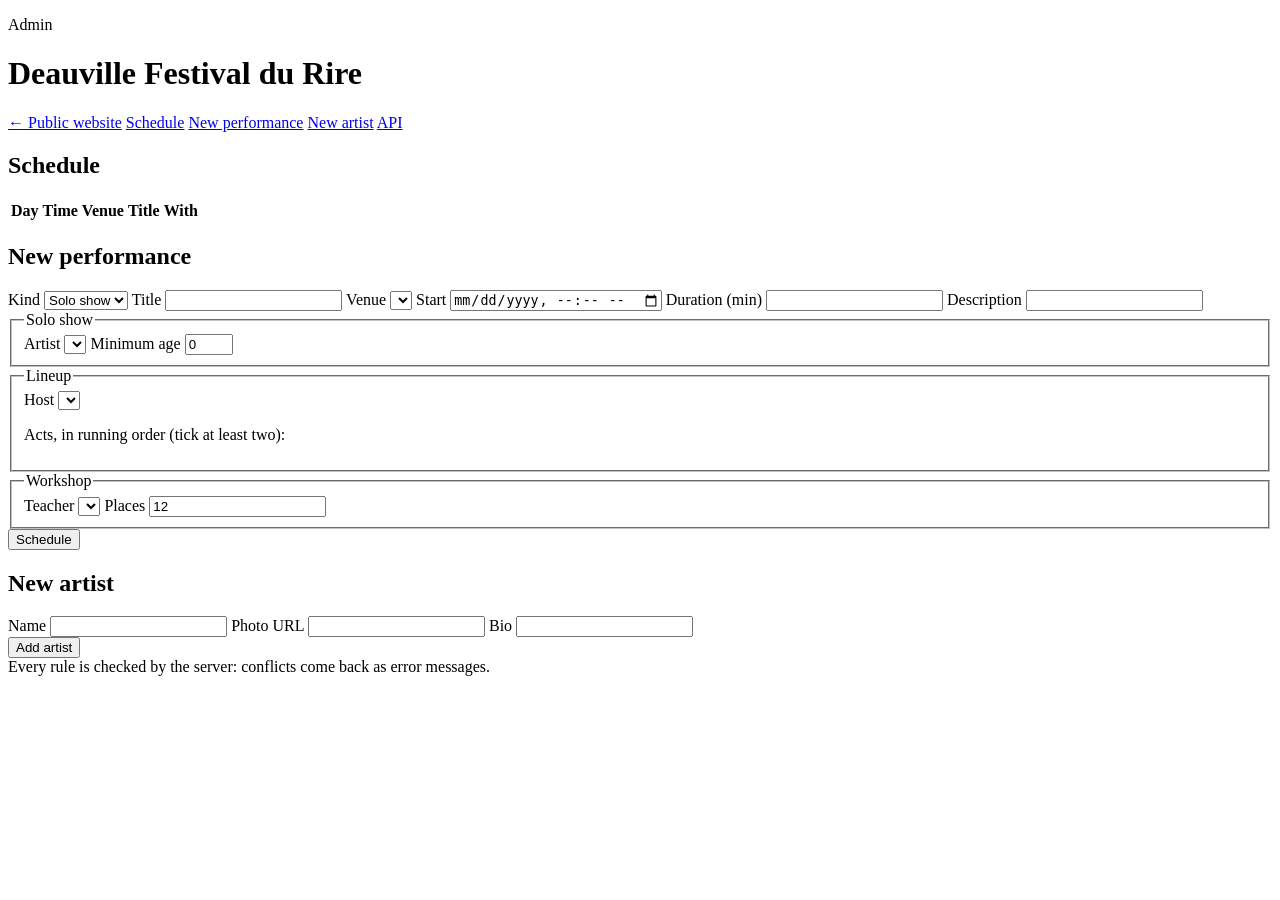
==== web/admin/index.html @ 6a94cc4d "Publish Deauville Festival Python project" ====
<!doctype html>
<html lang="en">
  <head>
    <meta charset="utf-8" />
    <meta name="viewport" content="width=device-width, initial-scale=1" />
    <title>Admin - Deauville Festival du Rire</title>
    <link rel="stylesheet" href="/style.css" />
    <link rel="stylesheet" href="/admin/admin.css" />
  </head>
  <body>
    <header class="masthead">
      <div class="wrap">
        <p class="eyebrow">Admin</p>
        <h1>Deauville Festival <span>du Rire</span></h1>
        <nav class="nav">
          <a href="/">&larr; Public website</a>
          <a href="#schedule">Schedule</a>
          <a href="#performance-form">New performance</a>
          <a href="#artist-form">New artist</a>
          <a href="/docs">API</a>
        </nav>
      </div>
    </header>

    <main class="wrap">
      <div id="message"></div>

      <section id="schedule">
        <h2>Schedule</h2>
        <div class="table-scroll">
          <table>
            <thead>
              <tr>
                <th>Day</th>
                <th>Time</th>
                <th>Venue</th>
                <th>Title</th>
                <th>With</th>
                <th></th>
              </tr>
            </thead>
            <tbody id="rows"></tbody>
          </table>
        </div>
      </section>

      <section>
        <h2 id="form-title">New performance</h2>
        <form id="performance-form" class="panel">
          <div class="grid">
            <label
              >Kind
              <select name="kind" id="kind">
                <option value="solo">Solo show</option>
                <option value="lineup">Lineup</option>
                <option value="workshop">Workshop</option>
              </select>
            </label>
            <label>Title <input name="title" required /></label>
            <label
              >Venue
              <select name="venue" class="venue-select"></select
            ></label>
            <label
              >Start <input name="start" type="datetime-local" required
            /></label>
            <label
              >Duration (min)
              <input name="duration_minutes" type="number" min="1" required
            /></label>
            <label class="wide">Description <input name="description" /></label>
          </div>

          <fieldset data-kind="solo">
            <legend>Solo show</legend>
            <div class="grid">
              <label
                >Artist
                <select name="artist" class="artist-select"></select
              ></label>
              <label
                >Minimum age
                <input name="min_age" type="number" min="0" max="18" value="0"
              /></label>
            </div>
          </fieldset>

          <fieldset data-kind="lineup">
            <legend>Lineup</legend>
            <div class="grid">
              <label
                >Host
                <select name="host" class="artist-select"></select
              ></label>
            </div>
            <p class="muted">Acts, in running order (tick at least two):</p>
            <div id="acts" class="checks"></div>
          </fieldset>

          <fieldset data-kind="workshop">
            <legend>Workshop</legend>
            <div class="grid">
              <label
                >Teacher
                <select name="teacher" class="artist-select"></select
              ></label>
              <label
                >Places
                <input name="max_participants" type="number" min="1" value="12"
              /></label>
            </div>
          </fieldset>

          <div class="actions">
            <button type="submit" class="primary" id="submit">Schedule</button>
            <button type="button" id="cancel-edit" hidden>Cancel edit</button>
          </div>
        </form>
      </section>

      <section>
        <h2>New artist</h2>
        <form id="artist-form" class="panel">
          <div class="grid">
            <label>Name <input name="name" required /></label>
            <label>Photo URL <input name="photo_url" /></label>
            <label class="wide">Bio <input name="bio" /></label>
          </div>
          <div class="actions">
            <button type="submit" class="primary">Add artist</button>
          </div>
        </form>
      </section>
    </main>

    <footer class="wrap">
      Every rule is checked by the server: conflicts come back as error
      messages.
    </footer>

    <script src="/admin/admin.js"></script>
  </body>
</html>
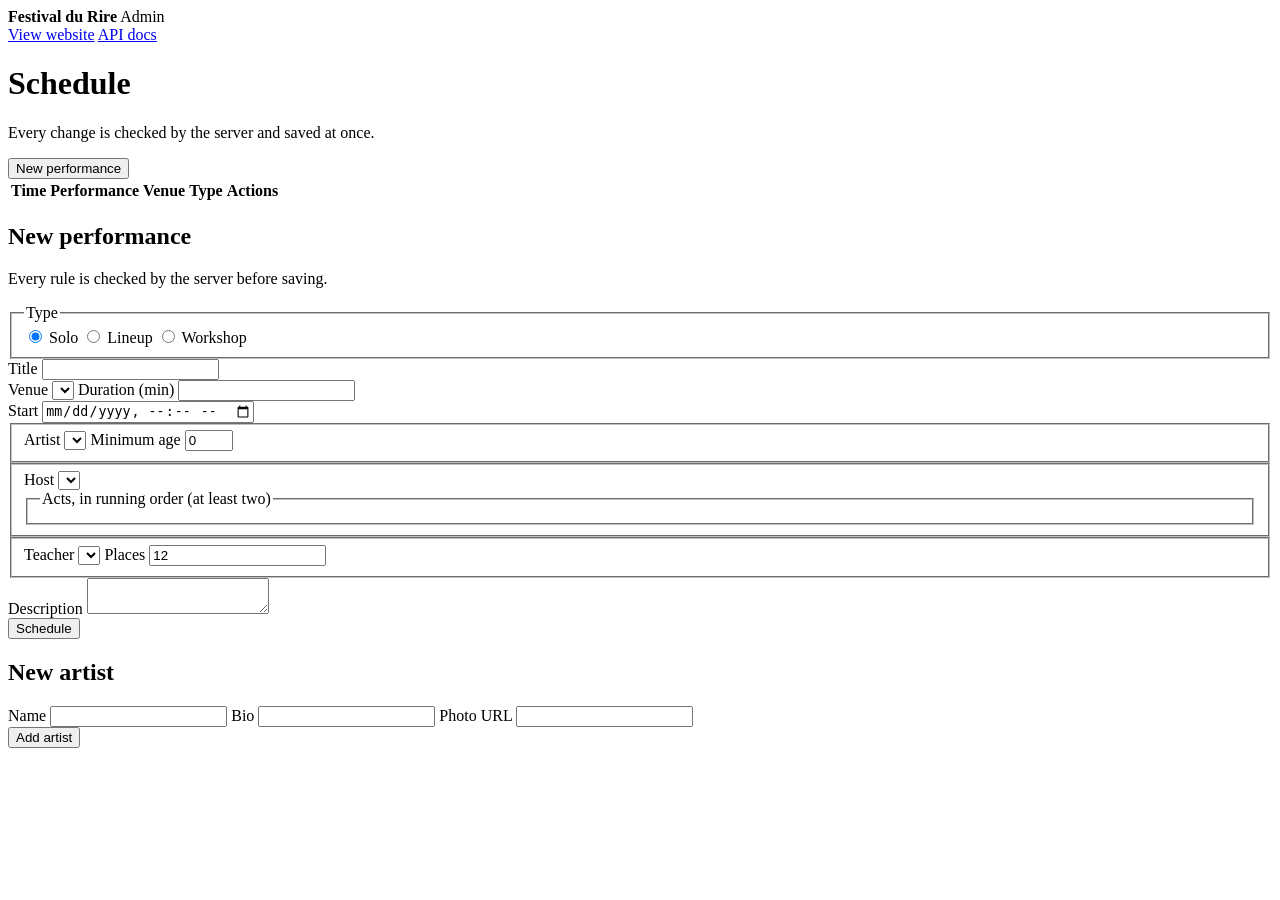
==== commit 37b23c88: "Redesign the website and the admin A quieter, photography-first look: one typeface (Instrument Sans)" ====
--- a/web/admin/index.html
+++ b/web/admin/index.html
@@ -3,140 +3,160 @@
   <head>
     <meta charset="utf-8" />
     <meta name="viewport" content="width=device-width, initial-scale=1" />
-    <title>Admin - Deauville Festival du Rire</title>
+    <title>Admin — Festival du Rire</title>
+    <link rel="preconnect" href="https://fonts.googleapis.com" />
+    <link
+      href="https://fonts.googleapis.com/css2?family=Instrument+Sans:wght@400;500;600&display=swap"
+      rel="stylesheet"
+    />
     <link rel="stylesheet" href="/style.css" />
     <link rel="stylesheet" href="/admin/admin.css" />
   </head>
   <body>
-    <header class="masthead">
+    <header class="admin-header">
       <div class="wrap">
-        <p class="eyebrow">Admin</p>
-        <h1>Deauville Festival <span>du Rire</span></h1>
-        <nav class="nav">
-          <a href="/">&larr; Public website</a>
-          <a href="#schedule">Schedule</a>
-          <a href="#performance-form">New performance</a>
-          <a href="#artist-form">New artist</a>
-          <a href="/docs">API</a>
+        <div class="admin-brand">
+          <strong>Festival du Rire</strong>
+          <span class="muted">Admin</span>
+        </div>
+        <nav class="nav" aria-label="Admin">
+          <a href="/">View website</a>
+          <a href="/docs">API docs</a>
         </nav>
       </div>
     </header>
 
-    <main class="wrap">
-      <div id="message"></div>
+    <main class="wrap admin-main">
+      <div class="section-head">
+        <div>
+          <h1 class="admin-title">Schedule</h1>
+          <p class="admin-lead" id="lead">
+            Every change is checked by the server and saved at once.
+          </p>
+        </div>
+        <button type="button" class="button" id="new-performance">
+          New performance
+        </button>
+      </div>
 
-      <section id="schedule">
-        <h2>Schedule</h2>
-        <div class="table-scroll">
-          <table>
-            <thead>
-              <tr>
-                <th>Day</th>
-                <th>Time</th>
-                <th>Venue</th>
-                <th>Title</th>
-                <th>With</th>
-                <th></th>
-              </tr>
-            </thead>
-            <tbody id="rows"></tbody>
-          </table>
+      <div id="message" aria-live="polite"></div>
+
+      <div class="admin-columns">
+        <section class="schedule" aria-label="Performances">
+          <div class="admin-tabs" id="days" role="group" aria-label="Festival day"></div>
+          <div class="table-scroll">
+            <table>
+              <thead>
+                <tr>
+                  <th scope="col">Time</th>
+                  <th scope="col">Performance</th>
+                  <th scope="col">Venue</th>
+                  <th scope="col">Type</th>
+                  <th scope="col">Actions</th>
+                </tr>
+              </thead>
+              <tbody id="rows"></tbody>
+            </table>
+          </div>
+        </section>
+
+        <div class="side">
+          <section class="panel" aria-labelledby="form-title">
+            <h2 id="form-title">New performance</h2>
+            <p class="hint" id="form-hint">
+              Every rule is checked by the server before saving.
+            </p>
+
+            <form id="performance-form">
+              <fieldset>
+                <legend>Type</legend>
+                <div class="segmented">
+                  <input type="radio" name="kind" id="kind-solo" value="solo" checked />
+                  <label for="kind-solo">Solo</label>
+                  <input type="radio" name="kind" id="kind-lineup" value="lineup" />
+                  <label for="kind-lineup">Lineup</label>
+                  <input type="radio" name="kind" id="kind-workshop" value="workshop" />
+                  <label for="kind-workshop">Workshop</label>
+                </div>
+              </fieldset>
+
+              <label class="field">Title <input name="title" required /></label>
+              <div class="two">
+                <label class="field"
+                  >Venue <select name="venue" class="venue-select"></select
+                ></label>
+                <label class="field"
+                  >Duration (min)
+                  <input name="duration_minutes" type="number" min="1" required
+                /></label>
+              </div>
+              <label class="field"
+                >Start <input name="start" type="datetime-local" required
+              /></label>
+
+              <fieldset data-kind="solo" class="kind-fields">
+                <div class="two">
+                  <label class="field"
+                    >Artist <select name="artist" class="artist-select"></select
+                  ></label>
+                  <label class="field"
+                    >Minimum age
+                    <input name="min_age" type="number" min="0" max="18" value="0"
+                  /></label>
+                </div>
+              </fieldset>
+
+              <fieldset data-kind="lineup" class="kind-fields">
+                <label class="field"
+                  >Host <select name="host" class="artist-select"></select
+                ></label>
+                <fieldset>
+                  <legend>Acts, in running order (at least two)</legend>
+                  <div id="acts" class="checks"></div>
+                </fieldset>
+              </fieldset>
+
+              <fieldset data-kind="workshop" class="kind-fields">
+                <div class="two">
+                  <label class="field"
+                    >Teacher <select name="teacher" class="artist-select"></select
+                  ></label>
+                  <label class="field"
+                    >Places
+                    <input name="max_participants" type="number" min="1" value="12"
+                  /></label>
+                </div>
+              </fieldset>
+
+              <label class="field"
+                >Description <textarea name="description" rows="2"></textarea
+              ></label>
+
+              <div class="actions">
+                <button type="submit" class="button" id="submit">Schedule</button>
+                <button type="button" class="button outline" id="cancel-edit" hidden>
+                  Cancel edit
+                </button>
+              </div>
+            </form>
+          </section>
+
+          <section class="panel" aria-labelledby="artist-title">
+            <h2 id="artist-title">New artist</h2>
+            <form id="artist-form">
+              <label class="field">Name <input name="name" required /></label>
+              <label class="field">Bio <input name="bio" /></label>
+              <label class="field"
+                >Photo URL <input name="photo_url" type="url"
+              /></label>
+              <div class="actions">
+                <button type="submit" class="button">Add artist</button>
+              </div>
+            </form>
+          </section>
         </div>
-      </section>
-
-      <section>
-        <h2 id="form-title">New performance</h2>
-        <form id="performance-form" class="panel">
-          <div class="grid">
-            <label
-              >Kind
-              <select name="kind" id="kind">
-                <option value="solo">Solo show</option>
-                <option value="lineup">Lineup</option>
-                <option value="workshop">Workshop</option>
-              </select>
-            </label>
-            <label>Title <input name="title" required /></label>
-            <label
-              >Venue
-              <select name="venue" class="venue-select"></select
-            ></label>
-            <label
-              >Start <input name="start" type="datetime-local" required
-            /></label>
-            <label
-              >Duration (min)
-              <input name="duration_minutes" type="number" min="1" required
-            /></label>
-            <label class="wide">Description <input name="description" /></label>
-          </div>
-
-          <fieldset data-kind="solo">
-            <legend>Solo show</legend>
-            <div class="grid">
-              <label
-                >Artist
-                <select name="artist" class="artist-select"></select
-              ></label>
-              <label
-                >Minimum age
-                <input name="min_age" type="number" min="0" max="18" value="0"
-              /></label>
-            </div>
-          </fieldset>
-
-          <fieldset data-kind="lineup">
-            <legend>Lineup</legend>
-            <div class="grid">
-              <label
-                >Host
-                <select name="host" class="artist-select"></select
-              ></label>
-            </div>
-            <p class="muted">Acts, in running order (tick at least two):</p>
-            <div id="acts" class="checks"></div>
-          </fieldset>
-
-          <fieldset data-kind="workshop">
-            <legend>Workshop</legend>
-            <div class="grid">
-              <label
-                >Teacher
-                <select name="teacher" class="artist-select"></select
-              ></label>
-              <label
-                >Places
-                <input name="max_participants" type="number" min="1" value="12"
-              /></label>
-            </div>
-          </fieldset>
-
-          <div class="actions">
-            <button type="submit" class="primary" id="submit">Schedule</button>
-            <button type="button" id="cancel-edit" hidden>Cancel edit</button>
-          </div>
-        </form>
-      </section>
-
-      <section>
-        <h2>New artist</h2>
-        <form id="artist-form" class="panel">
-          <div class="grid">
-            <label>Name <input name="name" required /></label>
-            <label>Photo URL <input name="photo_url" /></label>
-            <label class="wide">Bio <input name="bio" /></label>
-          </div>
-          <div class="actions">
-            <button type="submit" class="primary">Add artist</button>
-          </div>
-        </form>
-      </section>
+      </div>
     </main>
-
-    <footer class="wrap">
-      Every rule is checked by the server: conflicts come back as error
-      messages.
-    </footer>
 
     <script src="/admin/admin.js"></script>
   </body>
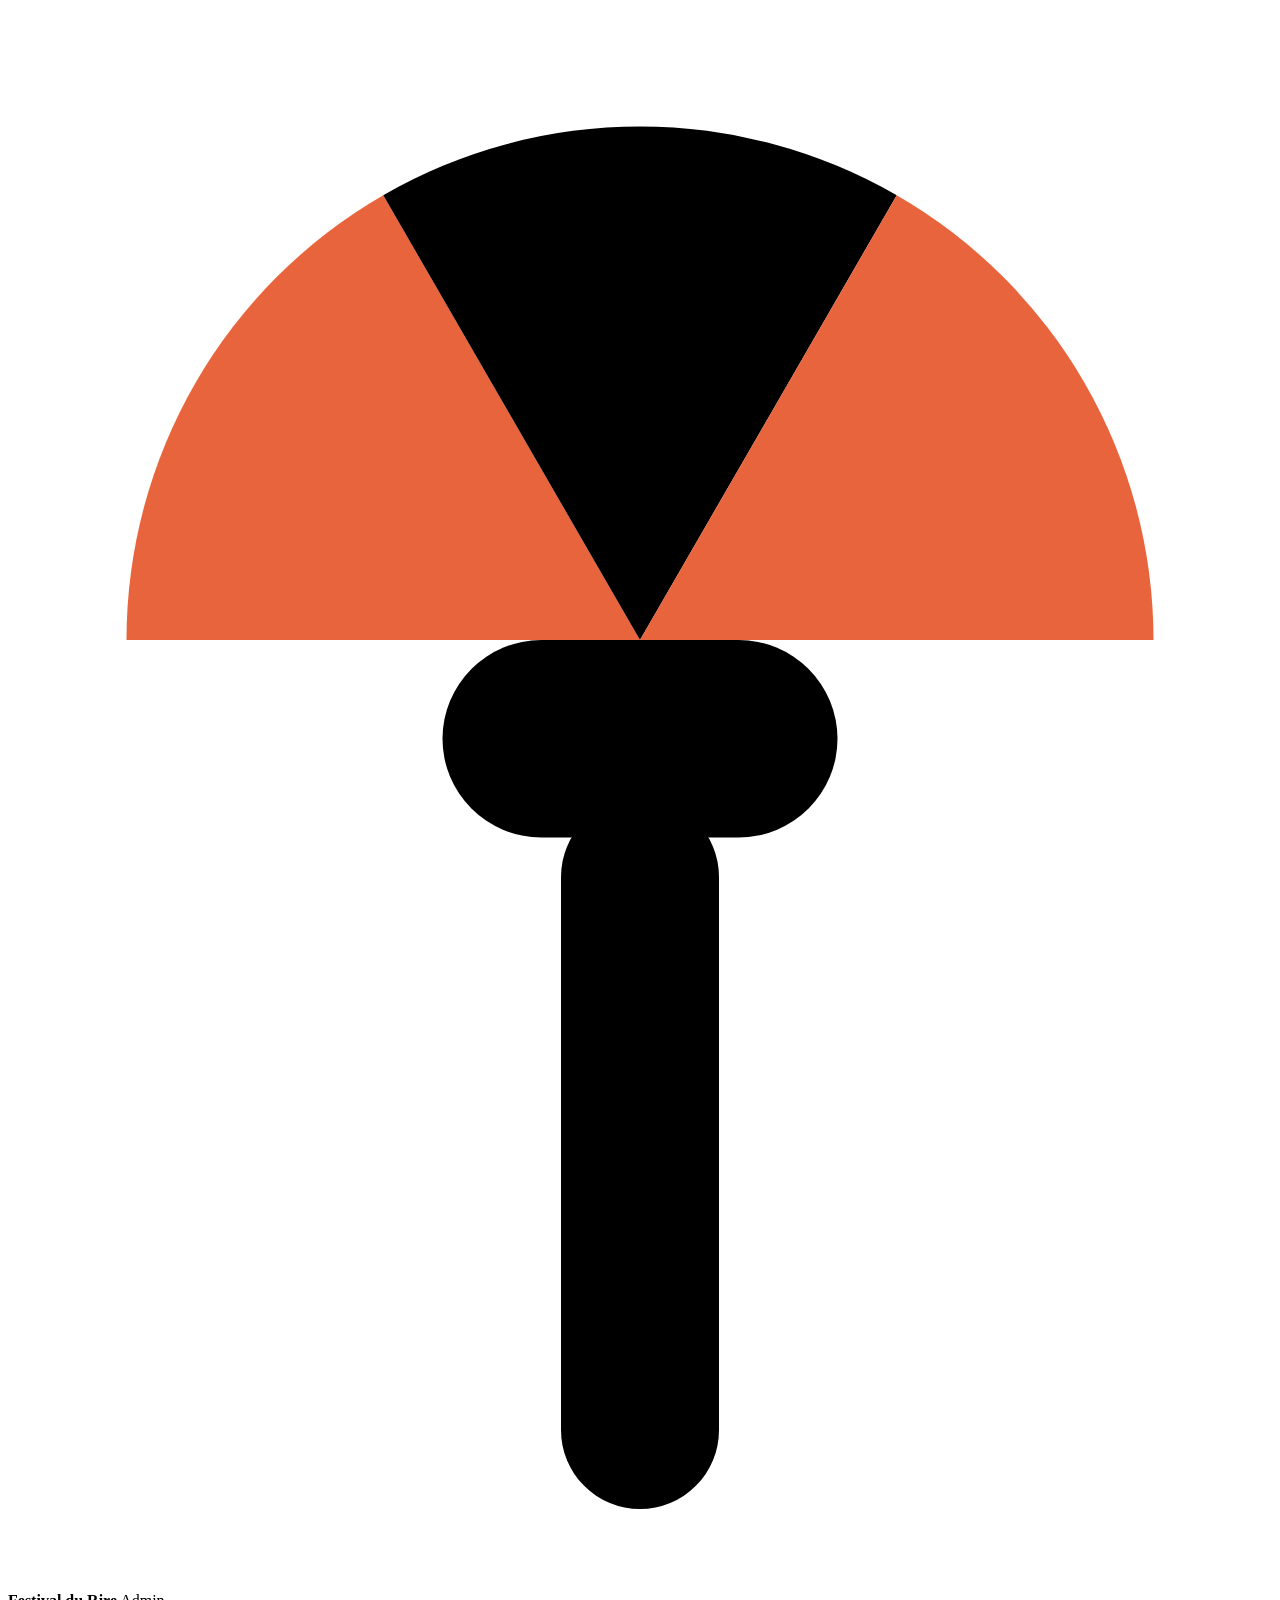
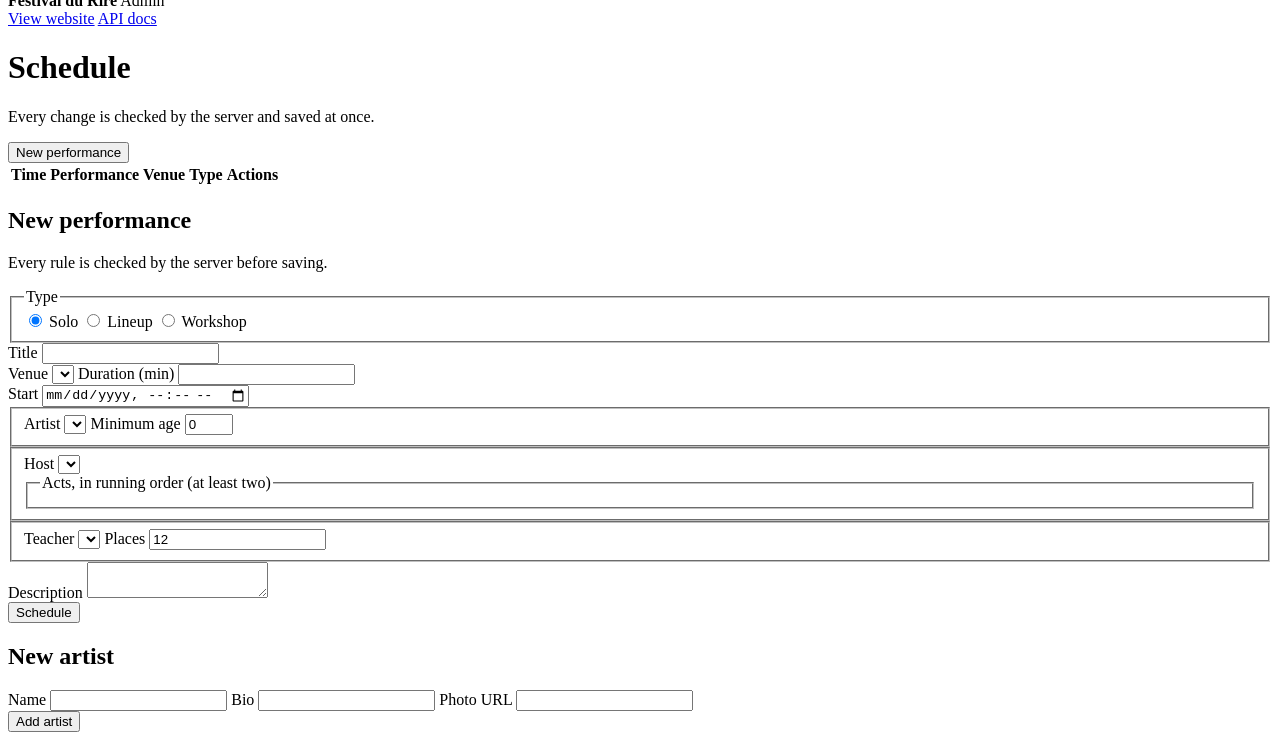
==== commit a7f9ea5d: "Give the website photos, a logo and illustrated artists - Cover: a comedy stage next to the parasols" ====
--- a/web/admin/index.html
+++ b/web/admin/index.html
@@ -9,6 +9,7 @@
       href="https://fonts.googleapis.com/css2?family=Instrument+Sans:wght@400;500;600&display=swap"
       rel="stylesheet"
     />
+    <link rel="icon" href="/favicon.svg" type="image/svg+xml" />
     <link rel="stylesheet" href="/style.css" />
     <link rel="stylesheet" href="/admin/admin.css" />
   </head>
@@ -16,6 +17,13 @@
     <header class="admin-header">
       <div class="wrap">
         <div class="admin-brand">
+          <svg class="mark" viewBox="0 0 32 40" aria-hidden="true">
+          <path d="M16 16H3a13 13 0 0 1 6.5-11.26z" fill="#e8643c" />
+          <path d="M16 16L9.5 4.74a13 13 0 0 1 13 0z" fill="currentColor" />
+          <path d="M16 16l6.5-11.26A13 13 0 0 1 29 16z" fill="#e8643c" />
+          <rect x="11" y="16" width="10" height="5" rx="2.5" fill="currentColor" />
+          <rect x="14" y="20" width="4" height="18" rx="2" fill="currentColor" />
+        </svg>
           <strong>Festival du Rire</strong>
           <span class="muted">Admin</span>
         </div>
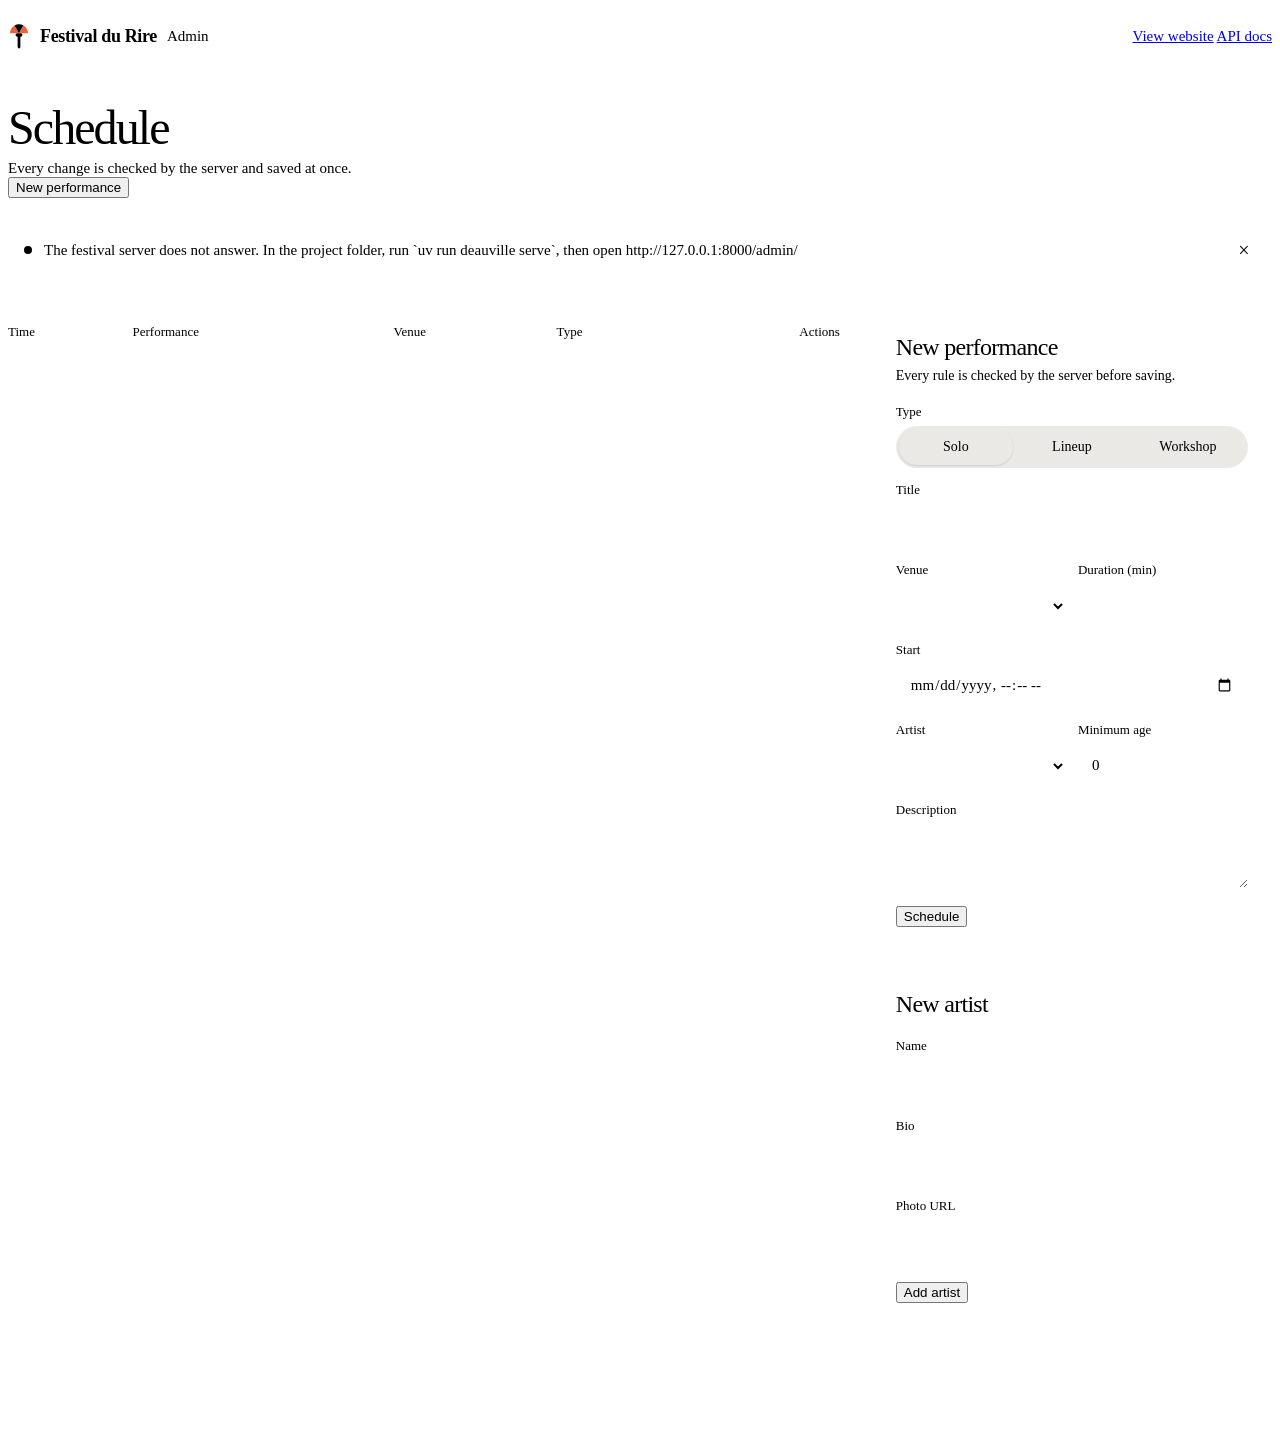
==== commit 343c7338: "Make the website survive being opened the wrong way Opened directly as a file or from an IDE's built" ====
--- a/web/admin/index.html
+++ b/web/admin/index.html
@@ -9,15 +9,15 @@
       href="https://fonts.googleapis.com/css2?family=Instrument+Sans:wght@400;500;600&display=swap"
       rel="stylesheet"
     />
-    <link rel="icon" href="/favicon.svg" type="image/svg+xml" />
-    <link rel="stylesheet" href="/style.css" />
-    <link rel="stylesheet" href="/admin/admin.css" />
+    <link rel="icon" href="../favicon.svg" type="image/svg+xml" />
+    <link rel="stylesheet" href="../style.css" />
+    <link rel="stylesheet" href="admin.css" />
   </head>
   <body>
     <header class="admin-header">
       <div class="wrap">
         <div class="admin-brand">
-          <svg class="mark" viewBox="0 0 32 40" aria-hidden="true">
+          <svg class="mark" width="22" height="28" viewBox="0 0 32 40" aria-hidden="true">
           <path d="M16 16H3a13 13 0 0 1 6.5-11.26z" fill="#e8643c" />
           <path d="M16 16L9.5 4.74a13 13 0 0 1 13 0z" fill="currentColor" />
           <path d="M16 16l6.5-11.26A13 13 0 0 1 29 16z" fill="#e8643c" />
@@ -28,7 +28,7 @@
           <span class="muted">Admin</span>
         </div>
         <nav class="nav" aria-label="Admin">
-          <a href="/">View website</a>
+          <a href="../">View website</a>
           <a href="/docs">API docs</a>
         </nav>
       </div>
@@ -166,6 +166,6 @@
       </div>
     </main>
 
-    <script src="/admin/admin.js"></script>
+    <script src="admin.js"></script>
   </body>
 </html>
--- a/web/admin/admin.css
+++ b/web/admin/admin.css
@@ -0,0 +1,415 @@
+/* Admin: same type and colours as the website (/style.css), denser layout. */
+
+body {
+  font-size: 15px;
+}
+
+.admin-header {
+  border-bottom: 1px solid var(--line);
+}
+
+.admin-header .wrap {
+  display: flex;
+  flex-wrap: wrap;
+  gap: 12px 24px;
+  align-items: center;
+  justify-content: space-between;
+  padding-top: 14px;
+  padding-bottom: 14px;
+}
+
+.admin-brand {
+  display: flex;
+  align-items: center;
+  gap: 10px;
+}
+
+.admin-brand .mark {
+  width: 22px;
+  height: 28px;
+}
+
+.admin-brand strong {
+  font-size: 18px;
+  font-weight: 600;
+  letter-spacing: -0.02em;
+}
+
+.admin-main {
+  padding-top: 40px;
+  padding-bottom: 96px;
+}
+
+.admin-title {
+  margin: 0;
+  font-weight: 500;
+  font-size: 48px;
+  line-height: 1;
+  letter-spacing: -0.04em;
+}
+
+.admin-lead {
+  margin: 8px 0 0;
+  color: var(--muted);
+}
+
+/* --- Message -------------------------------------------------------------- */
+
+.message {
+  display: flex;
+  align-items: center;
+  gap: 12px;
+  margin-top: 24px;
+  padding: 10px 10px 10px 16px;
+  border-radius: 8px;
+}
+
+.message::before {
+  content: "";
+  flex: 0 0 8px;
+  height: 8px;
+  border-radius: 50%;
+  background: currentColor;
+}
+
+.message.error {
+  background: var(--error-bg);
+  color: var(--error-ink);
+}
+
+.message.ok {
+  background: var(--ok-bg);
+  color: var(--ok-ink);
+}
+
+.message p {
+  flex: 1 1 auto;
+  margin: 0;
+}
+
+.message .close {
+  width: 36px;
+  height: 36px;
+  border: 0;
+  border-radius: 999px;
+  background: transparent;
+  color: inherit;
+  font: inherit;
+  font-size: 20px;
+  line-height: 1;
+  cursor: pointer;
+}
+
+/* --- Layout --------------------------------------------------------------- */
+
+.admin-columns {
+  display: flex;
+  flex-wrap: wrap;
+  gap: 32px;
+  align-items: flex-start;
+  margin-top: 32px;
+}
+
+.schedule {
+  flex: 999 1 640px;
+  min-width: 0;
+}
+
+.side {
+  flex: 1 1 400px;
+  min-width: 0;
+  display: flex;
+  flex-direction: column;
+  gap: 16px;
+}
+
+.admin-tabs {
+  display: flex;
+  gap: 28px;
+  border-bottom: 1px solid var(--line);
+  overflow-x: auto;
+  overflow-y: hidden;
+}
+
+.admin-tab {
+  min-height: 48px;
+  padding: 0;
+  border: 0;
+  background: transparent;
+  color: var(--muted);
+  font: inherit;
+  font-weight: 500;
+  white-space: nowrap;
+  cursor: pointer;
+}
+
+.admin-tab[aria-pressed="true"] {
+  color: var(--ink);
+  box-shadow: inset 0 -2px 0 var(--ink);
+}
+
+.admin-tab span {
+  color: var(--faint);
+  font-weight: 400;
+}
+
+/* --- Table ---------------------------------------------------------------- */
+
+.table-scroll {
+  overflow-x: auto;
+}
+
+table {
+  width: 100%;
+  min-width: 640px;
+  border-collapse: collapse;
+}
+
+th {
+  padding: 14px 12px 10px;
+  border-bottom: 1px solid var(--line);
+  font-size: 13px;
+  font-weight: 500;
+  color: var(--muted);
+  text-align: left;
+}
+
+td {
+  padding: 16px 12px;
+  border-bottom: 1px solid var(--line-soft);
+  vertical-align: top;
+}
+
+th:first-child,
+td:first-child {
+  padding-left: 0;
+}
+
+th:last-child,
+td:last-child {
+  padding-right: 0;
+  text-align: right;
+}
+
+tr.editing td {
+  background: var(--panel);
+}
+
+.time {
+  font-variant-numeric: tabular-nums;
+  white-space: nowrap;
+}
+
+.time span {
+  color: var(--faint);
+}
+
+.title {
+  display: block;
+  font-weight: 500;
+}
+
+.summary {
+  display: block;
+  font-size: 14px;
+  color: var(--muted);
+}
+
+.nowrap {
+  white-space: nowrap;
+}
+
+.buttons {
+  display: flex;
+  gap: 6px;
+  justify-content: flex-end;
+}
+
+.small-button {
+  min-height: 36px;
+  padding: 0 14px;
+  border: 1px solid var(--field);
+  border-radius: 999px;
+  background: var(--paper);
+  color: var(--ink);
+  font: inherit;
+  font-size: 14px;
+  cursor: pointer;
+}
+
+.small-button:hover {
+  border-color: var(--ink);
+}
+
+.small-button.danger {
+  color: var(--danger);
+}
+
+.small-button.danger:hover {
+  border-color: var(--danger);
+}
+
+/* --- Forms ---------------------------------------------------------------- */
+
+.panel {
+  padding: 24px;
+  border-radius: 8px;
+  background: var(--panel);
+}
+
+.panel h2 {
+  margin: 0;
+  font-weight: 500;
+  font-size: 24px;
+  line-height: 1.15;
+  letter-spacing: -0.03em;
+}
+
+.panel .hint {
+  margin: 6px 0 0;
+  font-size: 14px;
+  color: var(--muted);
+}
+
+.panel form {
+  display: flex;
+  flex-direction: column;
+  gap: 14px;
+  margin-top: 20px;
+}
+
+.field {
+  display: flex;
+  flex-direction: column;
+  gap: 6px;
+  font-size: 13px;
+  color: var(--muted);
+}
+
+.field input,
+.field select,
+.field textarea {
+  min-height: 44px;
+  padding: 0 14px;
+  border: 1px solid var(--field);
+  border-radius: 8px;
+  background: var(--paper);
+  color: var(--ink);
+  font: inherit;
+  font-size: 15px;
+}
+
+.field textarea {
+  padding: 10px 14px;
+  resize: vertical;
+}
+
+.field input:focus,
+.field select:focus,
+.field textarea:focus {
+  outline: 2px solid var(--accent);
+  outline-offset: 1px;
+}
+
+.two {
+  display: grid;
+  grid-template-columns: repeat(2, minmax(0, 1fr));
+  gap: 12px;
+}
+
+fieldset {
+  margin: 0;
+  padding: 0;
+  border: 0;
+}
+
+fieldset[hidden] {
+  display: none;
+}
+
+legend {
+  margin-bottom: 6px;
+  padding: 0;
+  font-size: 13px;
+  color: var(--muted);
+}
+
+.kind-fields {
+  display: flex;
+  flex-direction: column;
+  gap: 12px;
+}
+
+.segmented {
+  display: grid;
+  grid-template-columns: repeat(3, minmax(0, 1fr));
+  gap: 2px;
+  padding: 3px;
+  border-radius: 999px;
+  background: #eae9e6;
+}
+
+.segmented input {
+  position: absolute;
+  opacity: 0;
+  pointer-events: none;
+}
+
+.segmented label {
+  display: flex;
+  align-items: center;
+  justify-content: center;
+  min-height: 36px;
+  border-radius: 999px;
+  color: var(--muted);
+  font-size: 14px;
+  font-weight: 500;
+  cursor: pointer;
+}
+
+.segmented input:checked + label {
+  background: var(--paper);
+  color: var(--ink);
+  box-shadow: 0 1px 2px rgba(17, 17, 17, 0.12);
+}
+
+.segmented input:focus-visible + label {
+  outline: 2px solid var(--accent);
+}
+
+.checks {
+  display: flex;
+  flex-wrap: wrap;
+  gap: 6px;
+}
+
+.checks label {
+  display: flex;
+  align-items: center;
+  gap: 8px;
+  min-height: 36px;
+  padding: 0 12px;
+  border: 1px solid var(--field);
+  border-radius: 999px;
+  background: var(--paper);
+  color: var(--ink);
+  font-size: 14px;
+  cursor: pointer;
+}
+
+.actions {
+  display: flex;
+  flex-wrap: wrap;
+  gap: 8px;
+  margin-top: 4px;
+}
+
+@media (max-width: 820px) {
+  .admin-title {
+    font-size: 36px;
+  }
+
+  .two {
+    grid-template-columns: minmax(0, 1fr);
+  }
+}
